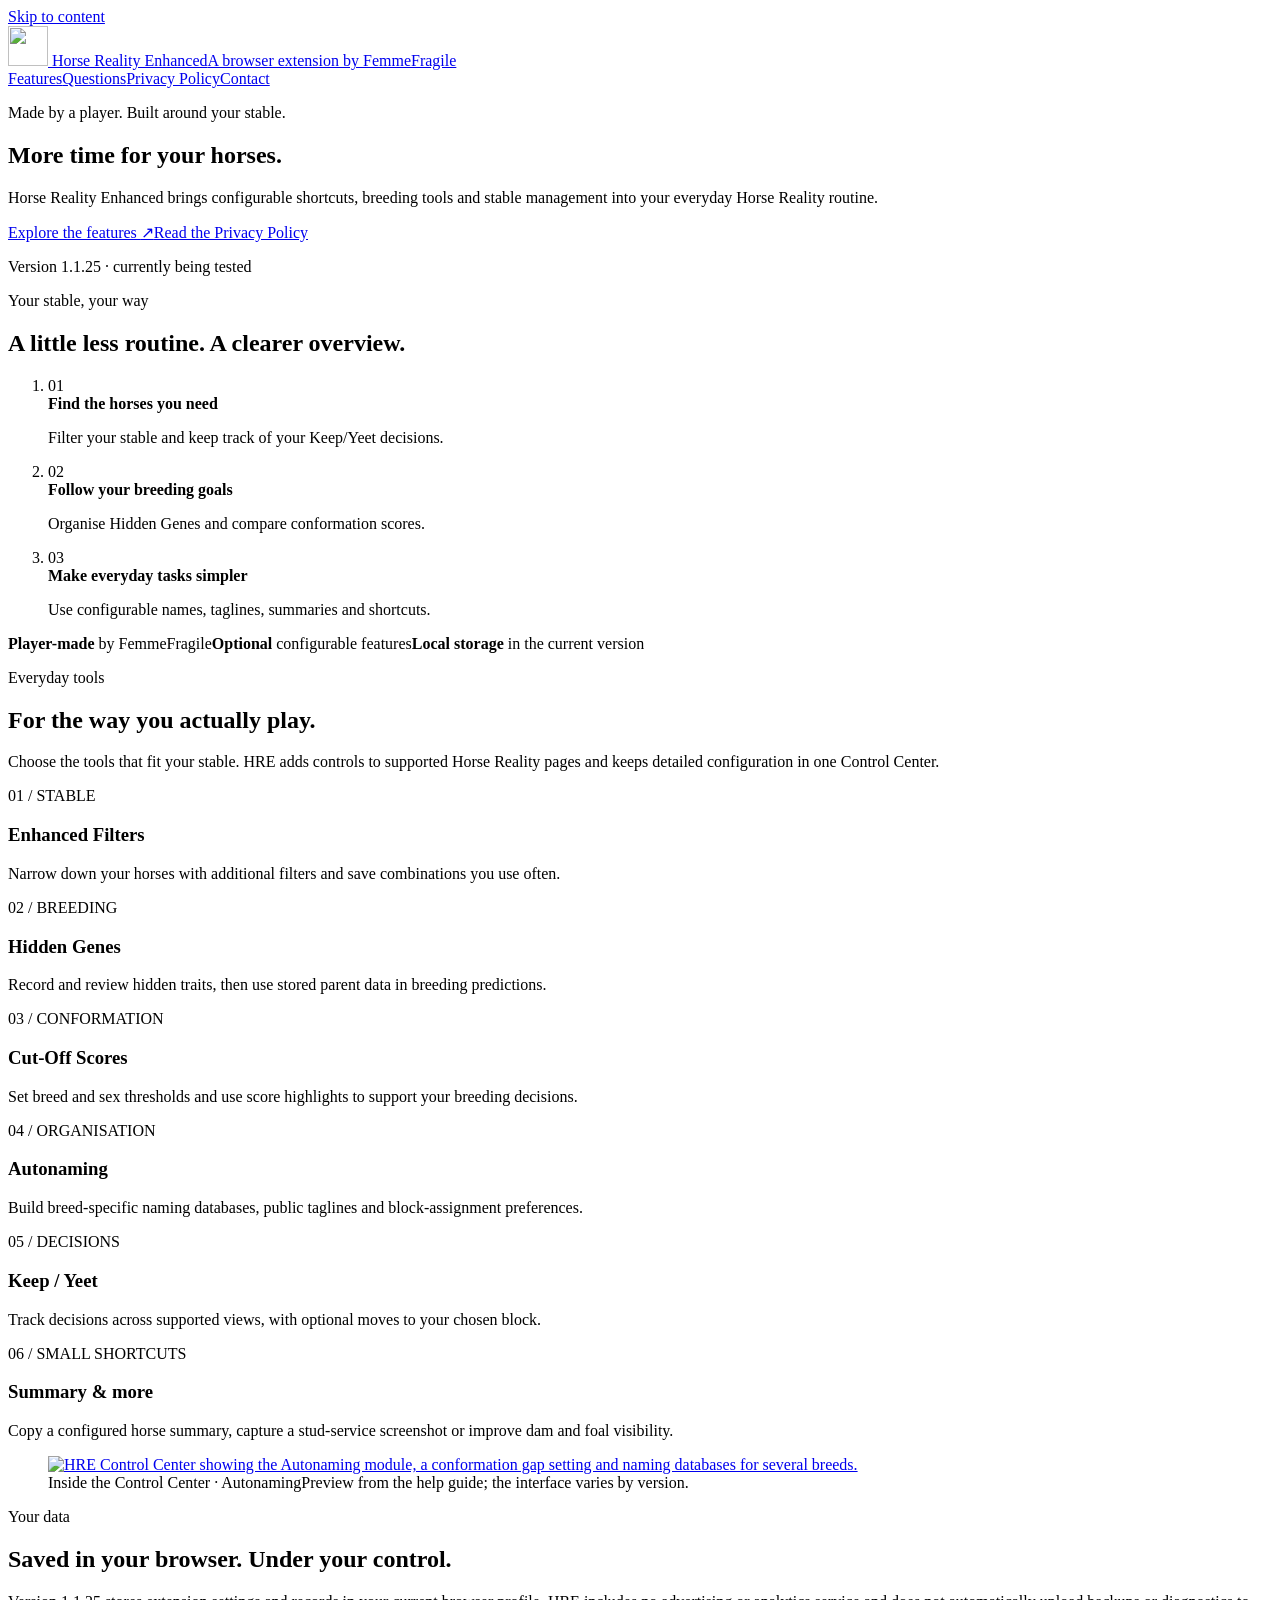
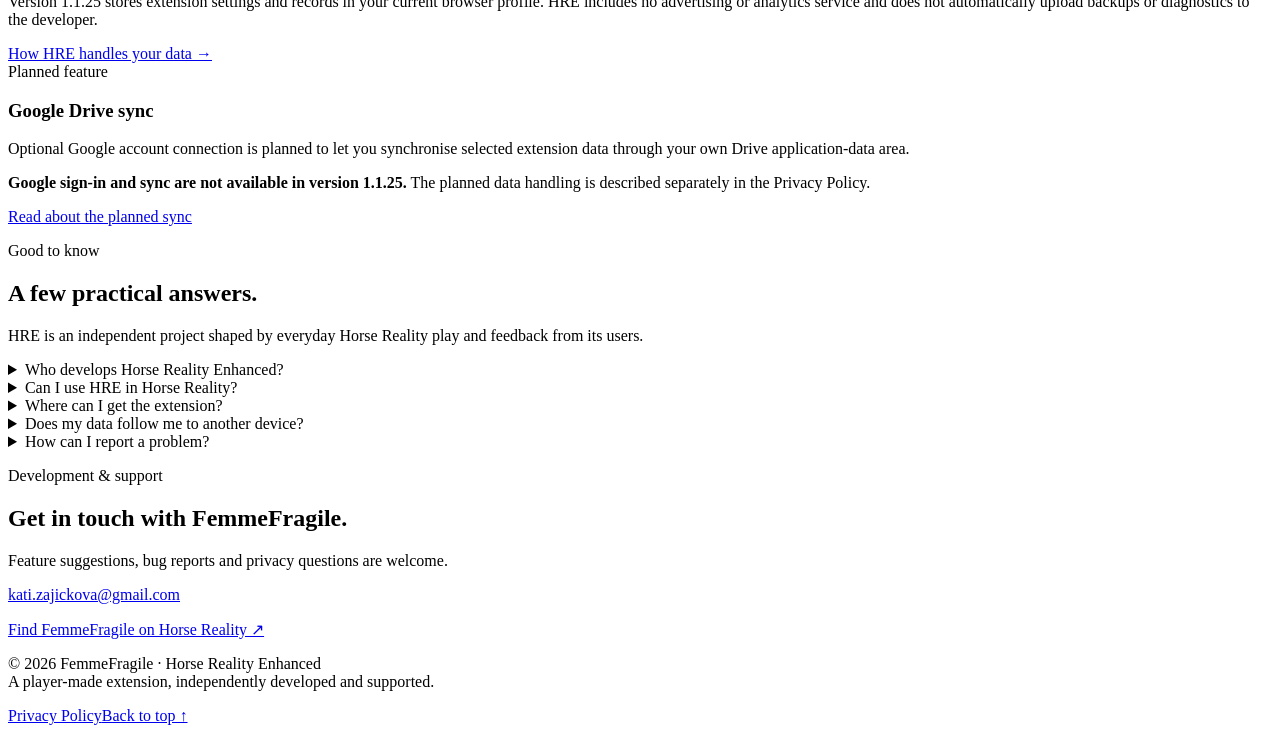
==== index.html @ e1de19bf "Publish Horse Reality Enhanced website" ====
<!doctype html>
<html lang="en">
<head>
  <meta charset="utf-8">
  <meta name="viewport" content="width=device-width, initial-scale=1">
  <meta name="description" content="Horse Reality Enhanced is a player-made browser extension by FemmeFragile. Explore tools for horse management, breeding and conformation, and learn how HRE handles your data.">
  <meta name="theme-color" content="#14343e">
  <meta name="referrer" content="strict-origin-when-cross-origin">
  <meta http-equiv="Content-Security-Policy" content="default-src 'none'; style-src 'self'; img-src 'self'; script-src 'none'; base-uri 'self'; form-action 'none'">
  <!-- Paste your exact Google Search Console verification meta tag here when supplied. -->
  <title>Horse Reality Enhanced · By FemmeFragile</title>
  <link rel="canonical" href="https://femmefragile.github.io/">
  <link rel="icon" type="image/png" href="assets/hre-icon.png">
  <link rel="stylesheet" href="assets/styles.css">
</head>
<body id="top">
  <a class="skip-link" href="#main">Skip to content</a>
  <header class="site-header">
    <div class="container header-inner">
      <a class="brand" href="index.html" aria-label="Horse Reality Enhanced home">
        <img src="assets/hre-icon.png" width="40" height="40" alt="">
        <span><span class="brand-name">Horse Reality Enhanced</span><span class="brand-sub">A browser extension by FemmeFragile</span></span>
      </a>
      <nav class="nav" aria-label="Main navigation">
        <a href="#features">Features</a><a href="#questions">Questions</a><a href="privacy.html">Privacy Policy</a><a href="#contact">Contact</a>
      </nav>
    </div>
  </header>
  <main id="main">
    <div class="container">
      <section class="hero" aria-labelledby="hero-title">
        <div>
          <p class="eyebrow">Made by a player. Built around your stable.</p>
          <h1 id="hero-title">More time for <span>your horses.</span></h1>
          <p class="lead">Horse Reality Enhanced brings configurable shortcuts, breeding tools and stable management into your everyday Horse Reality routine.</p>
          <div class="actions"><a class="button" href="#features">Explore the features <span aria-hidden="true">↗</span></a><a class="text-link" href="privacy.html">Read the Privacy Policy</a></div>
          <p class="release-note">Version 1.1.25 · currently being tested</p>
        </div>
        <aside class="hero-panel" aria-label="What HRE helps with">
          <p class="eyebrow">Your stable, your way</p>
          <h2>A little less routine. A clearer overview.</h2>
          <ol class="panel-list">
            <li><span class="panel-number" aria-hidden="true">01</span><div><strong>Find the horses you need</strong><p>Filter your stable and keep track of your Keep/Yeet decisions.</p></div></li>
            <li><span class="panel-number" aria-hidden="true">02</span><div><strong>Follow your breeding goals</strong><p>Organise Hidden Genes and compare conformation scores.</p></div></li>
            <li><span class="panel-number" aria-hidden="true">03</span><div><strong>Make everyday tasks simpler</strong><p>Use configurable names, taglines, summaries and shortcuts.</p></div></li>
          </ol>
        </aside>
      </section>
      <div class="principles" aria-label="Project principles"><span><strong>Player-made</strong> by FemmeFragile</span><span><strong>Optional</strong> configurable features</span><span><strong>Local storage</strong> in the current version</span></div>
      <section class="section" id="features" aria-labelledby="features-title">
        <div class="section-head"><div><p class="eyebrow">Everyday tools</p><h2 id="features-title">For the way you actually play.</h2></div><p>Choose the tools that fit your stable. HRE adds controls to supported Horse Reality pages and keeps detailed configuration in one Control Center.</p></div>
        <div class="feature-grid">
          <article class="feature"><p class="feature-number">01 / STABLE</p><h3>Enhanced Filters</h3><p>Narrow down your horses with additional filters and save combinations you use often.</p></article>
          <article class="feature"><p class="feature-number">02 / BREEDING</p><h3>Hidden Genes</h3><p>Record and review hidden traits, then use stored parent data in breeding predictions.</p></article>
          <article class="feature"><p class="feature-number">03 / CONFORMATION</p><h3>Cut-Off Scores</h3><p>Set breed and sex thresholds and use score highlights to support your breeding decisions.</p></article>
          <article class="feature"><p class="feature-number">04 / ORGANISATION</p><h3>Autonaming</h3><p>Build breed-specific naming databases, public taglines and block-assignment preferences.</p></article>
          <article class="feature"><p class="feature-number">05 / DECISIONS</p><h3>Keep / Yeet</h3><p>Track decisions across supported views, with optional moves to your chosen block.</p></article>
          <article class="feature"><p class="feature-number">06 / SMALL SHORTCUTS</p><h3>Summary &amp; more</h3><p>Copy a configured horse summary, capture a stud-service screenshot or improve dam and foal visibility.</p></article>
        </div>
        <figure class="preview"><a href="assets/control-center.webp" target="_blank" rel="noopener" aria-label="Open the Control Center preview at full size in a new tab"><img src="assets/control-center.webp" width="2048" height="1009" loading="lazy" alt="HRE Control Center showing the Autonaming module, a conformation gap setting and naming databases for several breeds."></a><figcaption><span>Inside the Control Center · Autonaming</span><span>Preview from the help guide; the interface varies by version.</span></figcaption></figure>
      </section>
    </div>
    <section class="privacy-band" aria-labelledby="privacy-title"><div class="container section two-column">
      <div><p class="eyebrow">Your data</p><h2 id="privacy-title">Saved in your browser. Under your control.</h2><p class="body-copy">Version 1.1.25 stores extension settings and records in your current browser profile. HRE includes no advertising or analytics service and does not automatically upload backups or diagnostics to the developer.</p><div class="actions"><a class="text-link" href="privacy.html">How HRE handles your data <span aria-hidden="true">→</span></a></div></div>
      <div class="sync-note"><span class="badge">Planned feature</span><h3>Google Drive sync</h3><p>Optional Google account connection is planned to let you synchronise selected extension data through your own Drive application-data area.</p><p><strong>Google sign-in and sync are not available in version 1.1.25.</strong> The planned data handling is described separately in the Privacy Policy.</p><p><a href="privacy.html#google-sync">Read about the planned sync</a></p></div>
    </div></section>
    <section class="container section" id="questions" aria-labelledby="questions-title">
      <div class="section-head"><div><p class="eyebrow">Good to know</p><h2 id="questions-title">A few practical answers.</h2></div><p>HRE is an independent project shaped by everyday Horse Reality play and feedback from its users.</p></div>
      <div class="faq">
        <details><summary>Who develops Horse Reality Enhanced?</summary><p>HRE is developed by FemmeFragile, a Horse Reality player. It was previously called HR Quick Actions. The Horse Reality team is not involved in its development, maintenance or support.</p></details>
        <details><summary>Can I use HRE in Horse Reality?</summary><p>Use of Horse Reality Enhanced was approved by the Horse Reality team in October 2026. Players will not receive in-game penalties for using this approved extension. HRE does not bypass or unlock paid Horse Reality features.</p></details>
        <details><summary>Where can I get the extension?</summary><p>Version 1.1.25 is currently being tested. Contact <a href="mailto:kati.zajickova@gmail.com">FemmeFragile</a> for information about availability.</p></details>
        <details><summary>Does my data follow me to another device?</summary><p>Not in version 1.1.25. Data stays in the browser profile where you use HRE; local backup export and import are available. Optional Google Drive sync is planned. Read the <a href="privacy.html#google-sync">planned sync disclosure</a> for details.</p></details>
        <details><summary>How can I report a problem?</summary><p>Email <a href="mailto:kati.zajickova@gmail.com">kati.zajickova@gmail.com</a> with the HRE version, the affected feature and the steps that caused the problem. If you choose to include a diagnostic export or screenshot, review it before sharing. HRE does not send these files automatically.</p></details>
      </div>
    </section>
    <section class="contact-band" id="contact" aria-labelledby="contact-title"><div class="container contact-inner"><div><p class="eyebrow">Development &amp; support</p><h2 id="contact-title">Get in touch with FemmeFragile.</h2><p>Feature suggestions, bug reports and privacy questions are welcome.</p></div><div><a class="email-link" href="mailto:kati.zajickova@gmail.com">kati.zajickova@gmail.com</a><p><a href="https://v2.horsereality.com/user/380761">Find FemmeFragile on Horse Reality ↗</a></p></div></div></section>
  </main>
  <footer class="site-footer"><div class="container footer-inner"><p>© 2026 FemmeFragile · Horse Reality Enhanced<br>A player-made extension, independently developed and supported.</p><nav class="footer-links" aria-label="Footer navigation"><a href="privacy.html">Privacy Policy</a><a href="#top">Back to top ↑</a></nav></div></footer>
</body>
</html>
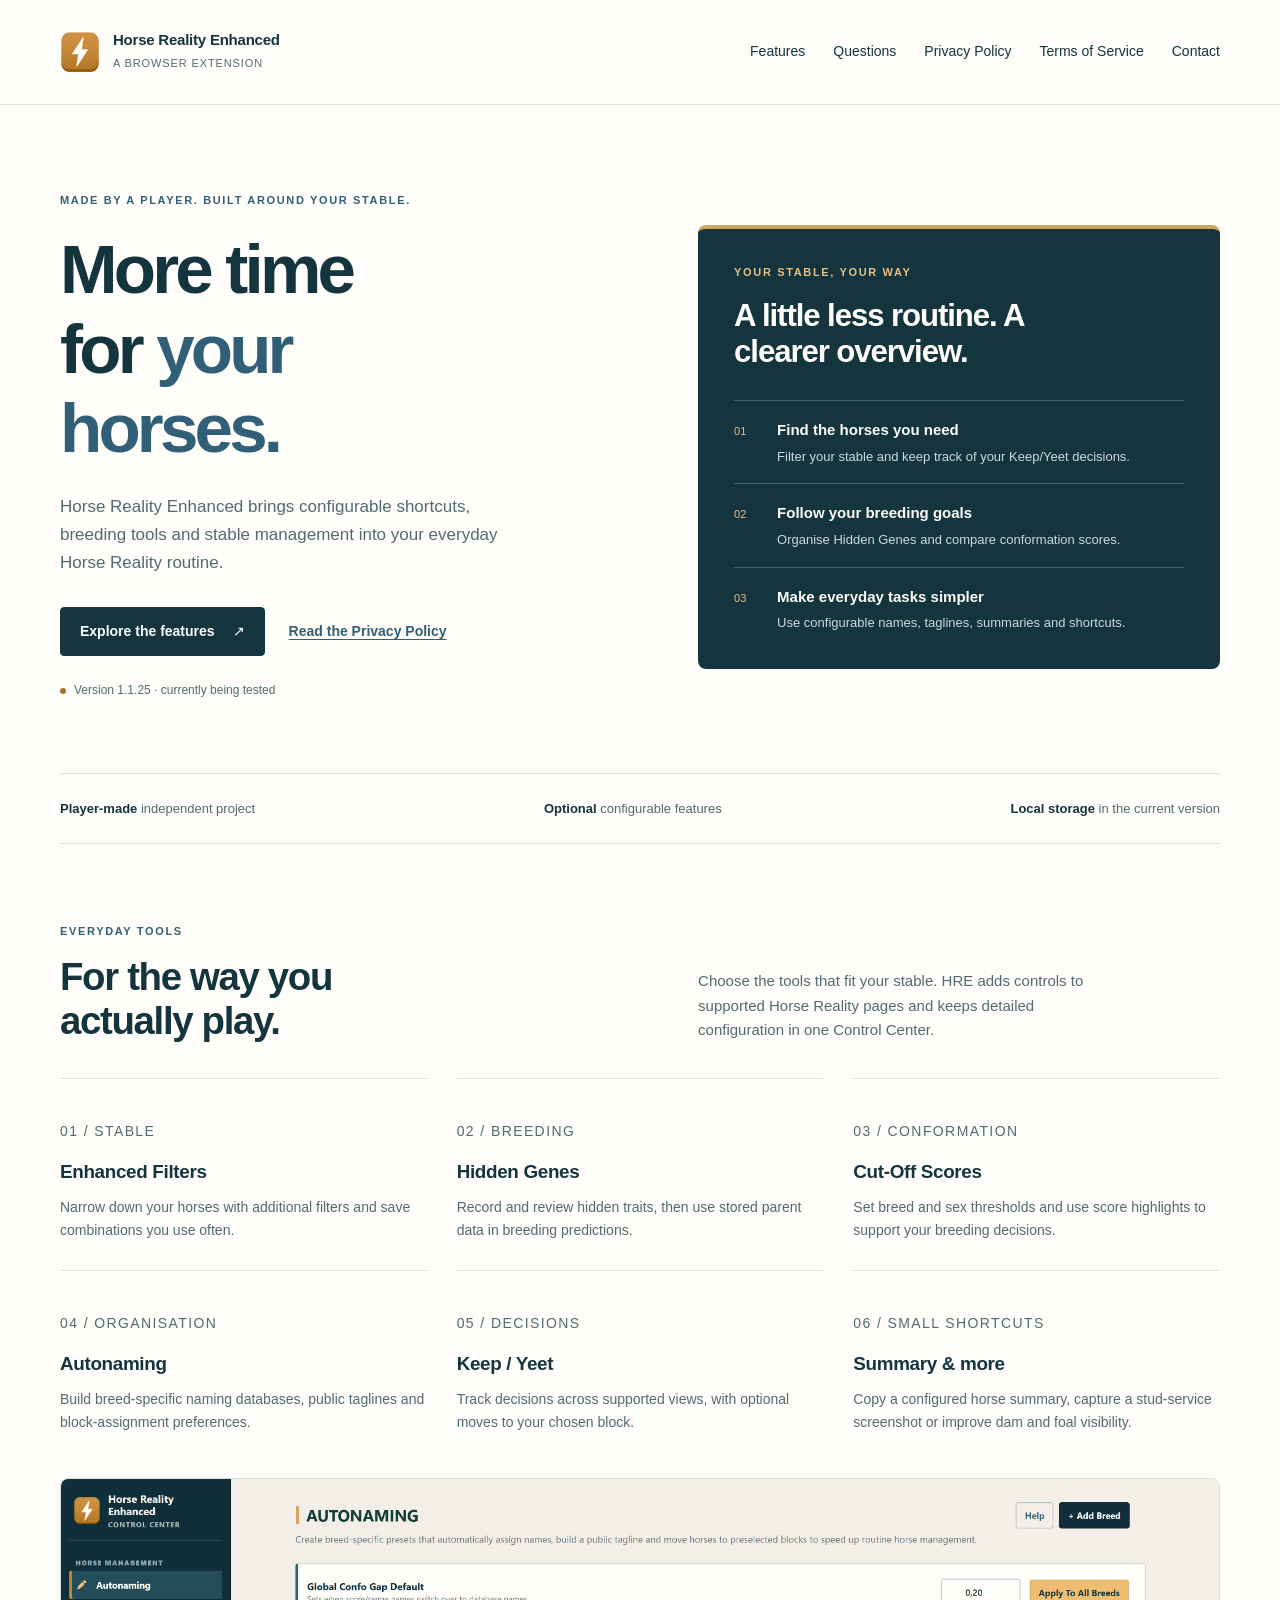
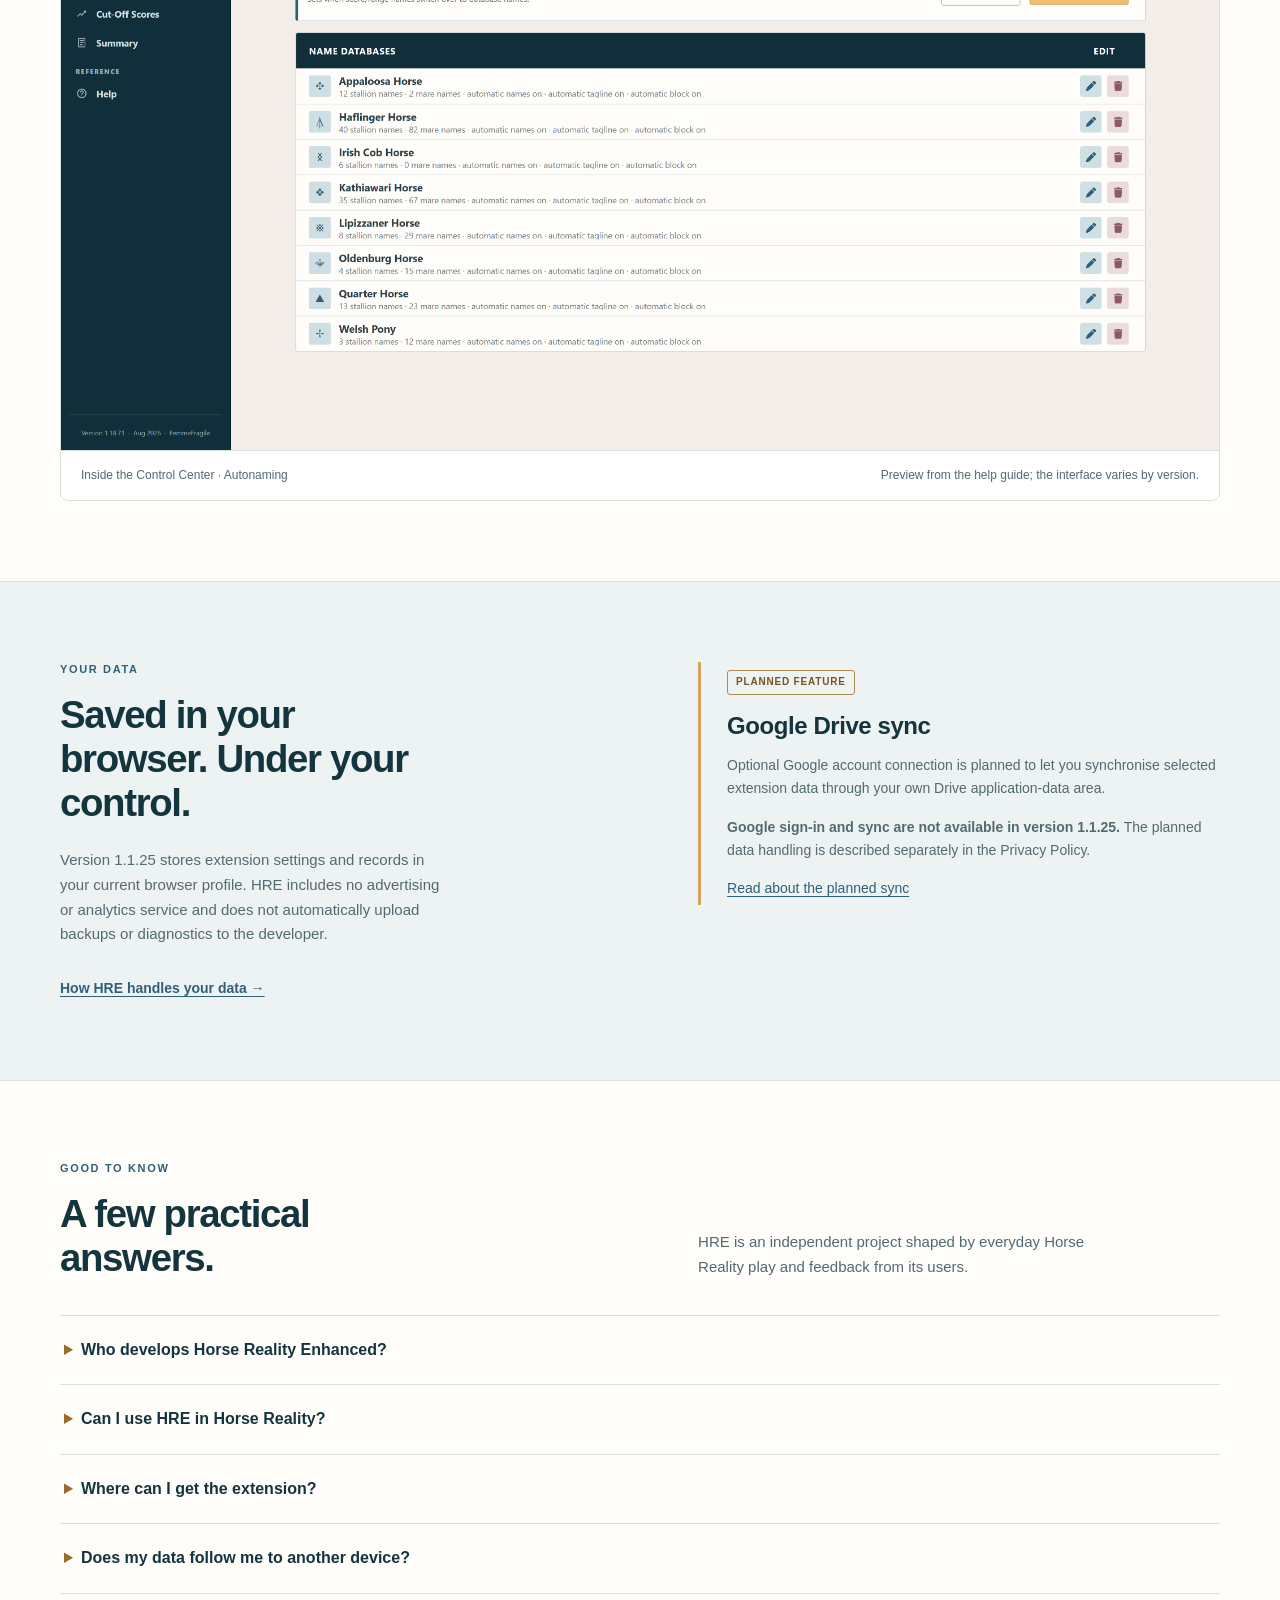
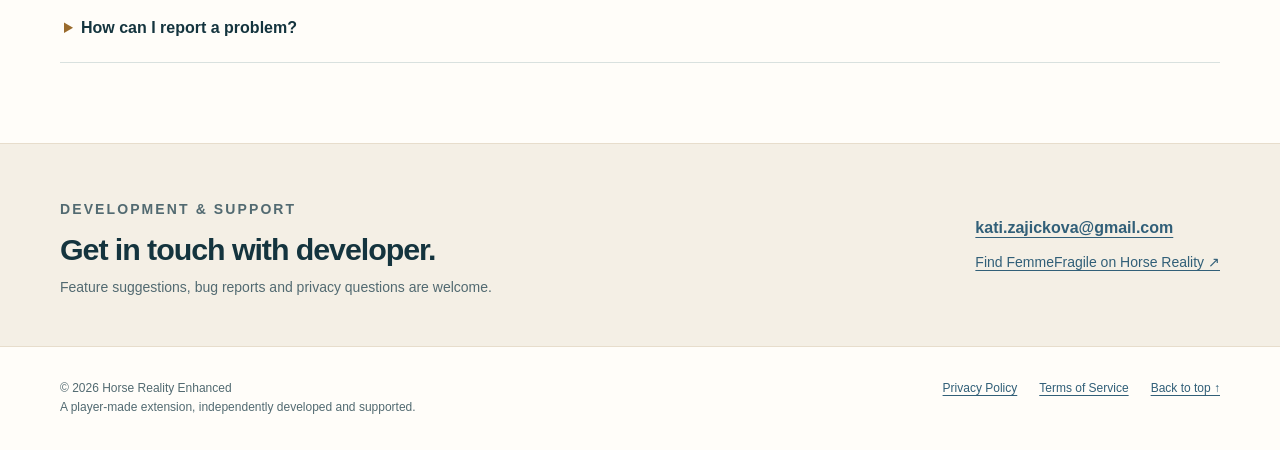
==== commit da68372e: "Add Terms of Service and simplify website attribution" ====
--- a/index.html
+++ b/index.html
@@ -3,12 +3,12 @@
 <head>
   <meta charset="utf-8">
   <meta name="viewport" content="width=device-width, initial-scale=1">
-  <meta name="description" content="Horse Reality Enhanced is a player-made browser extension by FemmeFragile. Explore tools for horse management, breeding and conformation, and learn how HRE handles your data.">
+  <meta name="description" content="Horse Reality Enhanced is a player-made browser extension. Explore tools for horse management, breeding and conformation, and learn how HRE handles your data.">
   <meta name="theme-color" content="#14343e">
   <meta name="referrer" content="strict-origin-when-cross-origin">
   <meta http-equiv="Content-Security-Policy" content="default-src 'none'; style-src 'self'; img-src 'self'; script-src 'none'; base-uri 'self'; form-action 'none'">
   <!-- Paste your exact Google Search Console verification meta tag here when supplied. -->
-  <title>Horse Reality Enhanced · By FemmeFragile</title>
+  <title>Horse Reality Enhanced</title>
   <link rel="canonical" href="https://femmefragile.github.io/">
   <link rel="icon" type="image/png" href="assets/hre-icon.png">
   <link rel="stylesheet" href="assets/styles.css">
@@ -19,10 +19,10 @@
     <div class="container header-inner">
       <a class="brand" href="index.html" aria-label="Horse Reality Enhanced home">
         <img src="assets/hre-icon.png" width="40" height="40" alt="">
-        <span><span class="brand-name">Horse Reality Enhanced</span><span class="brand-sub">A browser extension by FemmeFragile</span></span>
+        <span><span class="brand-name">Horse Reality Enhanced</span><span class="brand-sub">A browser extension</span></span>
       </a>
       <nav class="nav" aria-label="Main navigation">
-        <a href="#features">Features</a><a href="#questions">Questions</a><a href="privacy.html">Privacy Policy</a><a href="#contact">Contact</a>
+        <a href="#features">Features</a><a href="#questions">Questions</a><a href="privacy.html">Privacy Policy</a><a href="terms.html">Terms of Service</a><a href="#contact">Contact</a>
       </nav>
     </div>
   </header>
@@ -46,7 +46,7 @@
           </ol>
         </aside>
       </section>
-      <div class="principles" aria-label="Project principles"><span><strong>Player-made</strong> by FemmeFragile</span><span><strong>Optional</strong> configurable features</span><span><strong>Local storage</strong> in the current version</span></div>
+      <div class="principles" aria-label="Project principles"><span><strong>Player-made</strong> independent project</span><span><strong>Optional</strong> configurable features</span><span><strong>Local storage</strong> in the current version</span></div>
       <section class="section" id="features" aria-labelledby="features-title">
         <div class="section-head"><div><p class="eyebrow">Everyday tools</p><h2 id="features-title">For the way you actually play.</h2></div><p>Choose the tools that fit your stable. HRE adds controls to supported Horse Reality pages and keeps detailed configuration in one Control Center.</p></div>
         <div class="feature-grid">
@@ -67,15 +67,15 @@
     <section class="container section" id="questions" aria-labelledby="questions-title">
       <div class="section-head"><div><p class="eyebrow">Good to know</p><h2 id="questions-title">A few practical answers.</h2></div><p>HRE is an independent project shaped by everyday Horse Reality play and feedback from its users.</p></div>
       <div class="faq">
-        <details><summary>Who develops Horse Reality Enhanced?</summary><p>HRE is developed by FemmeFragile, a Horse Reality player. It was previously called HR Quick Actions. The Horse Reality team is not involved in its development, maintenance or support.</p></details>
+        <details><summary>Who develops Horse Reality Enhanced?</summary><p>HRE is developed, a Horse Reality player. The Horse Reality team is not involved in its development, maintenance or support.</p></details>
         <details><summary>Can I use HRE in Horse Reality?</summary><p>Use of Horse Reality Enhanced was approved by the Horse Reality team in October 2026. Players will not receive in-game penalties for using this approved extension. HRE does not bypass or unlock paid Horse Reality features.</p></details>
-        <details><summary>Where can I get the extension?</summary><p>Version 1.1.25 is currently being tested. Contact <a href="mailto:kati.zajickova@gmail.com">FemmeFragile</a> for information about availability.</p></details>
+        <details><summary>Where can I get the extension?</summary><p>Version 1.1.25 is currently being tested. <a href="#contact">Contact the developer</a> for information about availability.</p></details>
         <details><summary>Does my data follow me to another device?</summary><p>Not in version 1.1.25. Data stays in the browser profile where you use HRE; local backup export and import are available. Optional Google Drive sync is planned. Read the <a href="privacy.html#google-sync">planned sync disclosure</a> for details.</p></details>
-        <details><summary>How can I report a problem?</summary><p>Email <a href="mailto:kati.zajickova@gmail.com">kati.zajickova@gmail.com</a> with the HRE version, the affected feature and the steps that caused the problem. If you choose to include a diagnostic export or screenshot, review it before sharing. HRE does not send these files automatically.</p></details>
+        <details><summary>How can I report a problem?</summary><p><a href="#contact">Contact the developer</a> with the HRE version, the affected feature and the steps that caused the problem. If you choose to include a diagnostic export or screenshot, review it before sharing. HRE does not send these files automatically.</p></details>
       </div>
     </section>
-    <section class="contact-band" id="contact" aria-labelledby="contact-title"><div class="container contact-inner"><div><p class="eyebrow">Development &amp; support</p><h2 id="contact-title">Get in touch with FemmeFragile.</h2><p>Feature suggestions, bug reports and privacy questions are welcome.</p></div><div><a class="email-link" href="mailto:kati.zajickova@gmail.com">kati.zajickova@gmail.com</a><p><a href="https://v2.horsereality.com/user/380761">Find FemmeFragile on Horse Reality ↗</a></p></div></div></section>
+    <section class="contact-band" id="contact" aria-labelledby="contact-title"><div class="container contact-inner"><div><p class="eyebrow">Development &amp; support</p><h2 id="contact-title">Get in touch with developer.</h2><p>Feature suggestions, bug reports and privacy questions are welcome.</p></div><div><a class="email-link" href="mailto:kati.zajickova@gmail.com">kati.zajickova@gmail.com</a><p><a href="https://v2.horsereality.com/user/380761">Find FemmeFragile on Horse Reality ↗</a></p></div></div></section>
   </main>
-  <footer class="site-footer"><div class="container footer-inner"><p>© 2026 FemmeFragile · Horse Reality Enhanced<br>A player-made extension, independently developed and supported.</p><nav class="footer-links" aria-label="Footer navigation"><a href="privacy.html">Privacy Policy</a><a href="#top">Back to top ↑</a></nav></div></footer>
+  <footer class="site-footer"><div class="container footer-inner"><p>© 2026 Horse Reality Enhanced<br>A player-made extension, independently developed and supported.</p><nav class="footer-links" aria-label="Footer navigation"><a href="privacy.html">Privacy Policy</a><a href="terms.html">Terms of Service</a><a href="#top">Back to top ↑</a></nav></div></footer>
 </body>
 </html>
--- a/assets/styles.css
+++ b/assets/styles.css
@@ -0,0 +1,180 @@
+:root {
+  --ink: #14343e;
+  --muted: #526a71;
+  --paper: #fffdf9;
+  --white: #ffffff;
+  --line: #d9e1df;
+  --blue: #315f78;
+  --gold: #d5a45e;
+  --pale: #f4efe5;
+  --soft: #edf3f2;
+  --radius: 8px;
+  color-scheme: light;
+  font-family: -apple-system, BlinkMacSystemFont, "Segoe UI", Arial, sans-serif;
+  color: var(--ink);
+  background: var(--paper);
+  font-synthesis: none;
+}
+* { box-sizing: border-box; }
+html { scroll-behavior: smooth; scroll-padding-top: 28px; }
+body { margin: 0; font-size: 16px; line-height: 1.65; }
+img { display: block; max-width: 100%; height: auto; }
+a { color: var(--blue); text-underline-offset: .22em; }
+a:hover { text-decoration-thickness: 2px; }
+a:focus-visible, summary:focus-visible { outline: 3px solid var(--blue); outline-offset: 5px; border-radius: 2px; }
+::selection { background: #efd6ae; color: var(--ink); }
+h1, h2, h3, p, figure { margin: 0; }
+h1, h2, h3 { line-height: 1.15; font-weight: 650; }
+h1 { font-size: clamp(2.65rem, 5.4vw, 4.6rem); letter-spacing: -.055em; }
+h2 { font-size: clamp(1.9rem, 3vw, 2.65rem); letter-spacing: -.035em; }
+h3 { font-size: 1.18rem; letter-spacing: -.018em; }
+p + p { margin-top: 1em; }
+section { scroll-margin-top: 24px; }
+.container { width: min(1160px, calc(100% - 96px)); margin-inline: auto; }
+.skip-link { position: absolute; left: 20px; top: -90px; padding: 10px 18px; background: var(--ink); color: white; z-index: 100; }
+.skip-link:focus { top: 15px; }
+.site-header { border-bottom: 1px solid var(--line); }
+.header-inner { display: flex; align-items: center; justify-content: space-between; gap: 32px; min-height: 104px; }
+.brand { display: flex; align-items: center; gap: 13px; text-decoration: none; color: var(--ink); flex-shrink: 0; }
+.brand img { width: 40px; height: 40px; }
+.brand-name { display: block; font-weight: 750; font-size: 15px; line-height: 1.2; letter-spacing: -.015em; }
+.brand-sub { display: block; font-size: 11px; color: var(--muted); letter-spacing: .08em; text-transform: uppercase; margin-top: 5px; }
+.nav { display: flex; align-items: center; gap: 28px; flex-wrap: wrap; font-size: 14px; }
+.nav a { color: var(--ink); text-decoration: none; padding-block: 9px; }
+.nav a:hover, .nav a[aria-current="page"] { text-decoration: underline; }
+.eyebrow { font-size: 11px; line-height: 1.4; font-weight: 750; text-transform: uppercase; letter-spacing: .15em; color: var(--blue); }
+.hero { display: grid; grid-template-columns: 1.1fr 1fr; align-items: center; gap: 64px; padding-block: 88px 72px; }
+.hero h1 { margin-top: 22px; max-width: 10ch; }
+.hero h1 span { color: var(--blue); }
+.hero .lead { margin-top: 24px; max-width: 48ch; font-size: 17px; color: var(--muted); }
+.actions { display: flex; flex-wrap: wrap; align-items: center; gap: 16px 24px; margin-top: 30px; }
+.button { display: inline-flex; align-items: center; justify-content: center; gap: 18px; border: 1px solid var(--ink); border-radius: 4px; padding: 12px 19px; color: white; background: var(--ink); text-decoration: none; font-size: 14px; font-weight: 650; min-height: 48px; }
+.button:hover { background: var(--blue); border-color: var(--blue); text-decoration: none; }
+.text-link { font-size: 14px; font-weight: 650; }
+.release-note { display: flex; align-items: baseline; gap: 8px; margin-top: 25px; font-size: 12px; color: var(--muted); }
+.release-note::before { content: ""; display: inline-block; width: 6px; height: 6px; border-radius: 50%; background: #a4722c; flex-shrink: 0; }
+.hero-panel { background: var(--ink); color: var(--paper); padding: 36px; border-radius: var(--radius); position: relative; border-top: 4px solid var(--gold); }
+.hero-panel .eyebrow { color: #e8bf83; }
+.hero-panel h2 { margin-top: 18px; font-size: 1.95rem; max-width: 22ch; }
+.panel-list { margin: 30px 0 0; padding: 0; list-style: none; }
+.panel-list li { display: grid; grid-template-columns: 28px 1fr; gap: 15px; padding-block: 17px; border-top: 1px solid #45616a; }
+.panel-list li:last-child { padding-bottom: 0; }
+.panel-number { font-size: 11px; color: #e8bf83; padding-top: 4px; }
+.panel-list strong { display: block; font-size: 15px; font-weight: 600; }
+.panel-list p { font-size: 13px; line-height: 1.5; color: #cbd9dc; margin-top: 4px; }
+.principles { display: flex; flex-wrap: wrap; align-items: center; justify-content: space-between; gap: 15px 25px; padding-block: 24px; border-block: 1px solid var(--line); color: var(--muted); font-size: 13px; }
+.principles strong { color: var(--ink); font-weight: 650; }
+.section { padding-block: 80px; }
+.section-head { display: grid; grid-template-columns: 1.1fr 1fr; align-items: end; gap: 64px; margin-bottom: 35px; }
+.section-head h2 { margin-top: 15px; max-width: 18ch; }
+.section-head > p { color: var(--muted); font-size: 15px; max-width: 47ch; }
+.feature-grid { display: grid; grid-template-columns: repeat(3, minmax(0, 1fr)); gap: 0 30px; }
+.feature { padding: 28px 0; border-top: 1px solid var(--line); }
+.feature-number { font-size: 11px; letter-spacing: .1em; color: #826031; margin-bottom: 18px; }
+.feature p { color: var(--muted); font-size: 14px; margin-top: 13px; }
+.preview { border: 1px solid var(--line); border-radius: var(--radius); overflow: hidden; background: var(--white); margin-top: 16px; }
+.preview a { display: block; }
+.preview a:focus-visible { outline-offset: -4px; }
+.preview figcaption { display: flex; justify-content: space-between; gap: 15px; padding: 15px 20px; font-size: 12px; color: var(--muted); border-top: 1px solid var(--line); }
+.privacy-band { background: var(--soft); border-block: 1px solid var(--line); }
+.two-column { display: grid; grid-template-columns: 1.1fr 1fr; gap: 64px; align-items: start; }
+.two-column h2 { margin-top: 15px; max-width: 17ch; }
+.two-column .body-copy { margin-top: 23px; color: var(--muted); font-size: 15px; max-width: 47ch; }
+.sync-note { border-left: 3px solid var(--gold); padding: 5px 0 5px 26px; }
+.badge { display: inline-block; border: 1px solid #ae8952; border-radius: 3px; padding: 3px 8px; font-size: 10px; font-weight: 750; letter-spacing: .08em; text-transform: uppercase; color: #795321; }
+.sync-note h3 { font-size: 1.5rem; margin-top: 17px; }
+.sync-note p { margin-top: 15px; font-size: 14px; color: var(--muted); }
+.faq { border-top: 1px solid var(--line); }
+details { border-bottom: 1px solid var(--line); }
+summary { cursor: pointer; padding: 21px 4px; font-weight: 600; font-size: 16px; }
+summary::marker { color: #9a6b2d; }
+details p { padding: 0 25px 22px; max-width: 80ch; color: var(--muted); font-size: 15px; }
+.contact-band { background: var(--pale); padding-block: 46px; border-block: 1px solid #e7ddcc; }
+.contact-inner { display: flex; justify-content: space-between; align-items: center; gap: 32px; }
+.contact-inner h2 { font-size: 1.9rem; margin-top: 12px; }
+.contact-inner p { color: var(--muted); margin-top: 10px; font-size: 14px; }
+.email-link { overflow-wrap: anywhere; font-weight: 600; }
+.site-footer { padding-block: 32px; }
+.footer-inner { display: flex; justify-content: space-between; gap: 20px; align-items: flex-start; font-size: 12px; color: var(--muted); }
+.footer-inner p { max-width: 60ch; }
+.footer-links { display: flex; gap: 22px; flex-wrap: wrap; }
+.page-intro { padding-block: 62px 40px; }
+.page-intro h1 { margin-top: 15px; font-size: clamp(2.5rem, 4.5vw, 3.75rem); }
+.page-intro .lead { color: var(--muted); margin-top: 15px; max-width: 70ch; }
+.policy-meta { display: flex; flex-wrap: wrap; gap: 10px 28px; font-size: 12px; color: var(--muted); margin-top: 22px; }
+.policy-layout { display: grid; grid-template-columns: 230px minmax(0, 1fr); gap: 64px; padding-bottom: 70px; }
+.toc { position: sticky; top: 28px; align-self: start; border-top: 2px solid var(--gold); padding-top: 20px; }
+.toc ol { padding-left: 18px; margin: 16px 0 0; font-size: 12px; line-height: 1.6; }
+.toc li { margin-bottom: 10px; padding-left: 3px; }
+.toc a { text-decoration: none; color: var(--muted); }
+.toc a:hover { text-decoration: underline; color: var(--blue); }
+.policy-copy { min-width: 0; max-width: 78ch; }
+.notice { background: #f7efdf; border-left: 3px solid var(--gold); padding: 18px 22px; font-size: 14px; color: #5d4b2e; margin-bottom: 35px; }
+.notice strong { color: #584326; }
+.policy-section { border-top: 1px solid var(--line); padding-top: 28px; margin-top: 35px; }
+.policy-section h2 { font-size: 1.45rem; line-height: 1.3; letter-spacing: -.02em; margin-bottom: 18px; }
+.policy-section h3 { margin: 25px 0 12px; font-size: 1.03rem; line-height: 1.4; }
+.policy-section p, .policy-section li { font-size: 15px; color: #3e555e; overflow-wrap: anywhere; }
+.policy-section ul { padding-left: 21px; }
+.policy-section li { padding-left: 4px; margin-bottom: 13px; }
+.policy-section a { overflow-wrap: anywhere; }
+.policy-section .review-note { background: #f7efdf; border-left: 3px solid var(--gold); padding: 17px 19px; font-size: 13px; margin-top: 22px; }
+.back-link { margin-top: 36px; display: inline-block; font-size: 14px; }
+@media (max-width: 900px) {
+  .container { width: min(100% - 56px, 1160px); }
+  .hero, .section-head, .two-column { gap: 32px; }
+  .hero { padding-block: 58px; }
+  .hero-panel { padding: 28px; }
+  .policy-layout { grid-template-columns: 185px minmax(0, 1fr); gap: 35px; }
+  .nav { gap: 18px; }
+}
+@media (max-width: 680px) {
+  .container { width: calc(100% - 40px); }
+  .header-inner { flex-direction: column; align-items: flex-start; gap: 13px; padding-block: 21px 14px; }
+  .brand img { width: 35px; height: 35px; }
+  .nav { gap: 8px 23px; font-size: 13px; }
+  .hero, .section-head, .two-column { grid-template-columns: 1fr; gap: 30px; }
+  .hero { padding-block: 43px 36px; }
+  .hero h1 { max-width: 11ch; }
+  .hero .lead { font-size: 16px; }
+  .hero-panel { margin-top: 5px; padding: 27px; }
+  .hero-panel h2 { max-width: none; font-size: 1.8rem; }
+  .panel-list { margin-top: 22px; }
+  .principles { justify-content: flex-start; font-size: 12px; }
+  .section { padding-block: 49px; }
+  .feature-grid { grid-template-columns: repeat(2, minmax(0, 1fr)); gap: 0 22px; }
+  .feature { padding-block: 24px; }
+  .feature h3 { font-size: 1.08rem; }
+  .preview figcaption { flex-direction: column; gap: 2px; font-size: 11px; }
+  .contact-inner { flex-direction: column; align-items: flex-start; gap: 20px; }
+  .footer-inner { flex-direction: column; }
+  .page-intro { padding-block: 42px 30px; }
+  .policy-layout { grid-template-columns: 1fr; gap: 28px; padding-bottom: 45px; }
+  .toc { position: static; }
+  .toc ol { columns: 2; column-gap: 30px; }
+  .toc li { break-inside: avoid; }
+  .notice { padding: 17px; }
+  .policy-section { margin-top: 30px; }
+}
+@media (max-width: 390px) {
+  .feature-grid { grid-template-columns: 1fr; }
+  .toc ol { columns: 1; }
+  .hero-panel { padding: 23px; }
+  .nav { gap: 8px 17px; }
+}
+@media (prefers-reduced-motion: reduce) { html { scroll-behavior: auto; } }
+@media print {
+  :root { background: white; color: black; }
+  body { font-size: 11pt; }
+  .container { width: 100%; }
+  .nav, .skip-link, .toc, .contact-band, .site-footer, .back-link { display: none; }
+  .header-inner { min-height: 65px; }
+  .page-intro { padding: 24px 0; }
+  .page-intro h1 { font-size: 28pt; }
+  .policy-layout { display: block; }
+  .policy-copy { max-width: none; }
+  .policy-section { margin-top: 20px; padding-top: 18px; }
+  .policy-section h2, .policy-section h3 { break-after: avoid; }
+  .policy-section p, .policy-section li { font-size: 10pt; orphans: 3; widows: 3; }
+  a { color: inherit; }
+}
